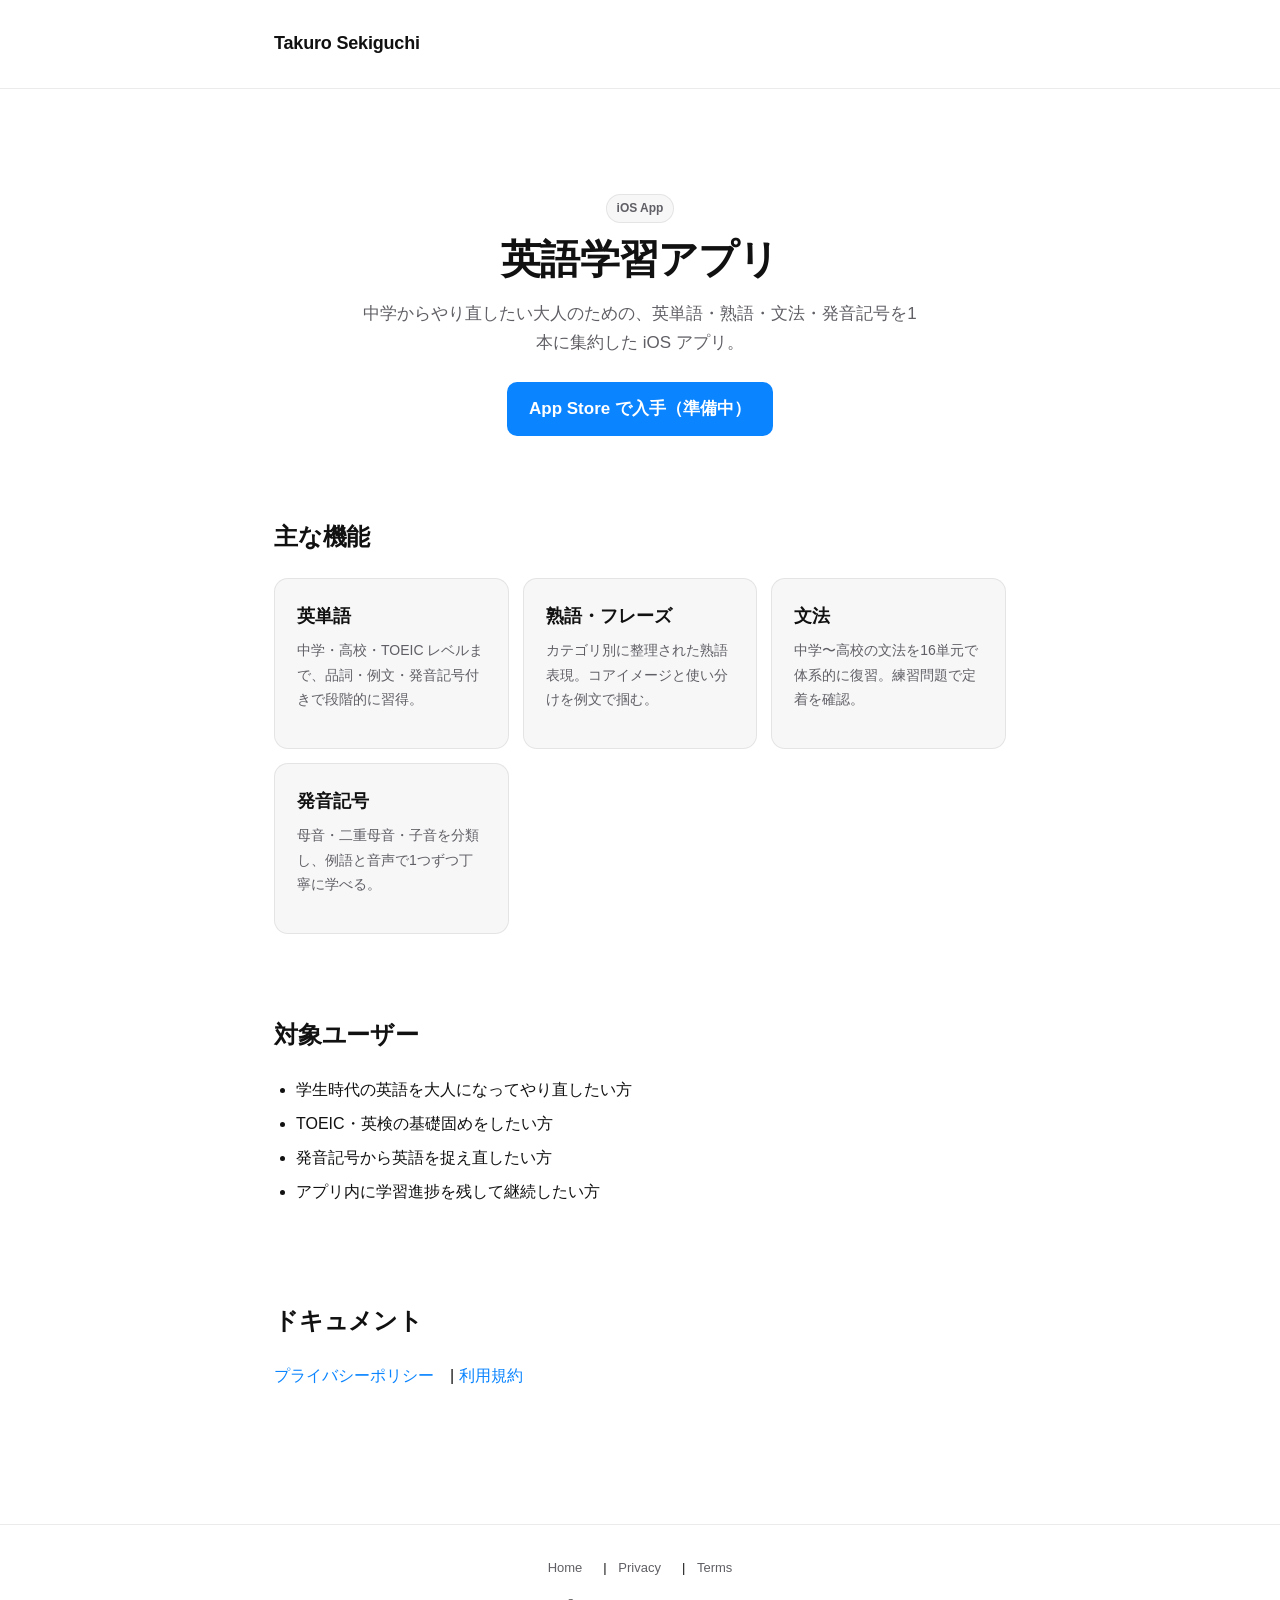
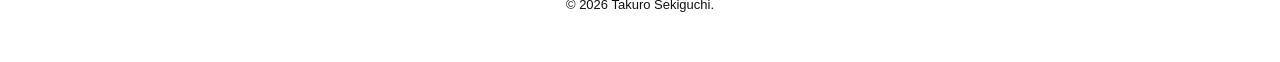
==== english-learning-app/index.html @ 17f3563f "Initial portfolio site with English Learning App LP Why: establish takuro-sekiguchi.com as a reusabl" ====
<!DOCTYPE html>
<html lang="ja">
<head>
<meta charset="UTF-8" />
<meta name="viewport" content="width=device-width, initial-scale=1" />
<title>英語学習アプリ — Takuro Sekiguchi</title>
<meta name="description" content="中学〜高校〜大人のやり直し学習まで、英単語・熟語・文法・発音記号を1本で学べる iOS 英語学習アプリ。" />
<link rel="stylesheet" href="/assets/css/style.css" />
</head>
<body>
<header class="site-header">
  <div class="container brand">
    <a href="/">Takuro Sekiguchi</a>
  </div>
</header>

<main class="container">
  <section class="hero">
    <span class="badge">iOS App</span>
    <h1 style="margin-top: 12px;">英語学習アプリ</h1>
    <p>中学からやり直したい大人のための、英単語・熟語・文法・発音記号を1本に集約した iOS アプリ。</p>
    <p style="margin-top: 24px;">
      <a href="#" class="button">App Store で入手（準備中）</a>
    </p>
  </section>

  <section>
    <h2>主な機能</h2>
    <div class="feature-grid">
      <div class="card">
        <h3>英単語</h3>
        <p class="caption">中学・高校・TOEIC レベルまで、品詞・例文・発音記号付きで段階的に習得。</p>
      </div>
      <div class="card">
        <h3>熟語・フレーズ</h3>
        <p class="caption">カテゴリ別に整理された熟語表現。コアイメージと使い分けを例文で掴む。</p>
      </div>
      <div class="card">
        <h3>文法</h3>
        <p class="caption">中学〜高校の文法を16単元で体系的に復習。練習問題で定着を確認。</p>
      </div>
      <div class="card">
        <h3>発音記号</h3>
        <p class="caption">母音・二重母音・子音を分類し、例語と音声で1つずつ丁寧に学べる。</p>
      </div>
    </div>
  </section>

  <section>
    <h2>対象ユーザー</h2>
    <ul>
      <li>学生時代の英語を大人になってやり直したい方</li>
      <li>TOEIC・英検の基礎固めをしたい方</li>
      <li>発音記号から英語を捉え直したい方</li>
      <li>アプリ内に学習進捗を残して継続したい方</li>
    </ul>
  </section>

  <section>
    <h2>ドキュメント</h2>
    <p>
      <a href="/english-learning-app/privacy.html">プライバシーポリシー</a>　|
      <a href="/english-learning-app/terms.html">利用規約</a>
    </p>
  </section>
</main>

<footer class="site-footer">
  <div class="container">
    <p>
      <a href="/">Home</a>　|
      <a href="/english-learning-app/privacy.html">Privacy</a>　|
      <a href="/english-learning-app/terms.html">Terms</a>
    </p>
    <p style="margin-top: 10px;">&copy; 2026 Takuro Sekiguchi.</p>
  </div>
</footer>
</body>
</html>
---- assets/css/style.css ----
:root {
  --bg: #ffffff;
  --surface: #f7f7f8;
  --text: #111111;
  --text-muted: #5f5f65;
  --accent: #0a84ff;
  --border: rgba(0, 0, 0, 0.08);
  --radius: 14px;
  --max-width: 780px;
}

@media (prefers-color-scheme: dark) {
  :root {
    --bg: #0a0a0a;
    --surface: #1a1a1b;
    --text: #f2f2f2;
    --text-muted: #9a9aa0;
    --accent: #0a84ff;
    --border: rgba(255, 255, 255, 0.1);
  }
}

* {
  box-sizing: border-box;
  margin: 0;
  padding: 0;
}

html {
  scroll-behavior: smooth;
  -webkit-text-size-adjust: 100%;
}

body {
  font-family: -apple-system, BlinkMacSystemFont, "Helvetica Neue", "Hiragino Sans",
    "Yu Gothic", "Segoe UI", sans-serif;
  background: var(--bg);
  color: var(--text);
  line-height: 1.75;
  font-size: 16px;
  -webkit-font-smoothing: antialiased;
}

a {
  color: var(--accent);
  text-decoration: none;
  transition: opacity 0.15s;
}

a:hover {
  opacity: 0.7;
}

.container {
  max-width: var(--max-width);
  margin: 0 auto;
  padding: 0 24px;
}

.site-header {
  padding: 28px 0;
  border-bottom: 1px solid var(--border);
  margin-bottom: 48px;
}

.site-header .brand {
  font-size: 18px;
  font-weight: 700;
  letter-spacing: -0.01em;
}

.site-header .brand a {
  color: var(--text);
}

.hero {
  text-align: center;
  padding: 56px 0 40px;
}

.hero h1 {
  font-size: 40px;
  font-weight: 800;
  letter-spacing: -0.02em;
  margin-bottom: 16px;
  line-height: 1.2;
}

.hero p {
  color: var(--text-muted);
  font-size: 17px;
  max-width: 560px;
  margin: 0 auto;
}

section {
  padding: 40px 0;
}

h2 {
  font-size: 24px;
  font-weight: 700;
  letter-spacing: -0.01em;
  margin-bottom: 20px;
}

h3 {
  font-size: 18px;
  font-weight: 700;
  margin-bottom: 8px;
}

p {
  margin-bottom: 14px;
  color: var(--text);
}

ul,
ol {
  padding-left: 22px;
  margin-bottom: 14px;
}

li {
  margin-bottom: 6px;
}

.card {
  background: var(--surface);
  border: 1px solid var(--border);
  border-radius: var(--radius);
  padding: 22px;
  margin-bottom: 16px;
}

.card h3 {
  margin-bottom: 6px;
}

.card .caption {
  color: var(--text-muted);
  font-size: 14px;
}

.badge {
  display: inline-block;
  padding: 3px 10px;
  border-radius: 999px;
  background: var(--surface);
  color: var(--text-muted);
  font-size: 12px;
  font-weight: 600;
  border: 1px solid var(--border);
}

.button {
  display: inline-block;
  padding: 12px 22px;
  background: var(--accent);
  color: #ffffff !important;
  border-radius: 10px;
  font-weight: 600;
  transition: opacity 0.15s, transform 0.15s;
}

.button:hover {
  opacity: 0.9;
  transform: translateY(-1px);
}

.feature-grid {
  display: grid;
  grid-template-columns: repeat(auto-fit, minmax(220px, 1fr));
  gap: 14px;
}

.feature-grid .card {
  margin-bottom: 0;
}

.site-footer {
  margin-top: 80px;
  padding: 32px 0;
  border-top: 1px solid var(--border);
  color: var(--text-muted);
  font-size: 13px;
  text-align: center;
}

.site-footer a {
  color: var(--text-muted);
  margin: 0 8px;
}

.doc-body {
  max-width: 680px;
}

.doc-body h2 {
  margin-top: 32px;
  font-size: 20px;
}

.doc-body p,
.doc-body li {
  font-size: 15px;
  color: var(--text);
}

.last-updated {
  color: var(--text-muted);
  font-size: 13px;
  margin-bottom: 28px;
}
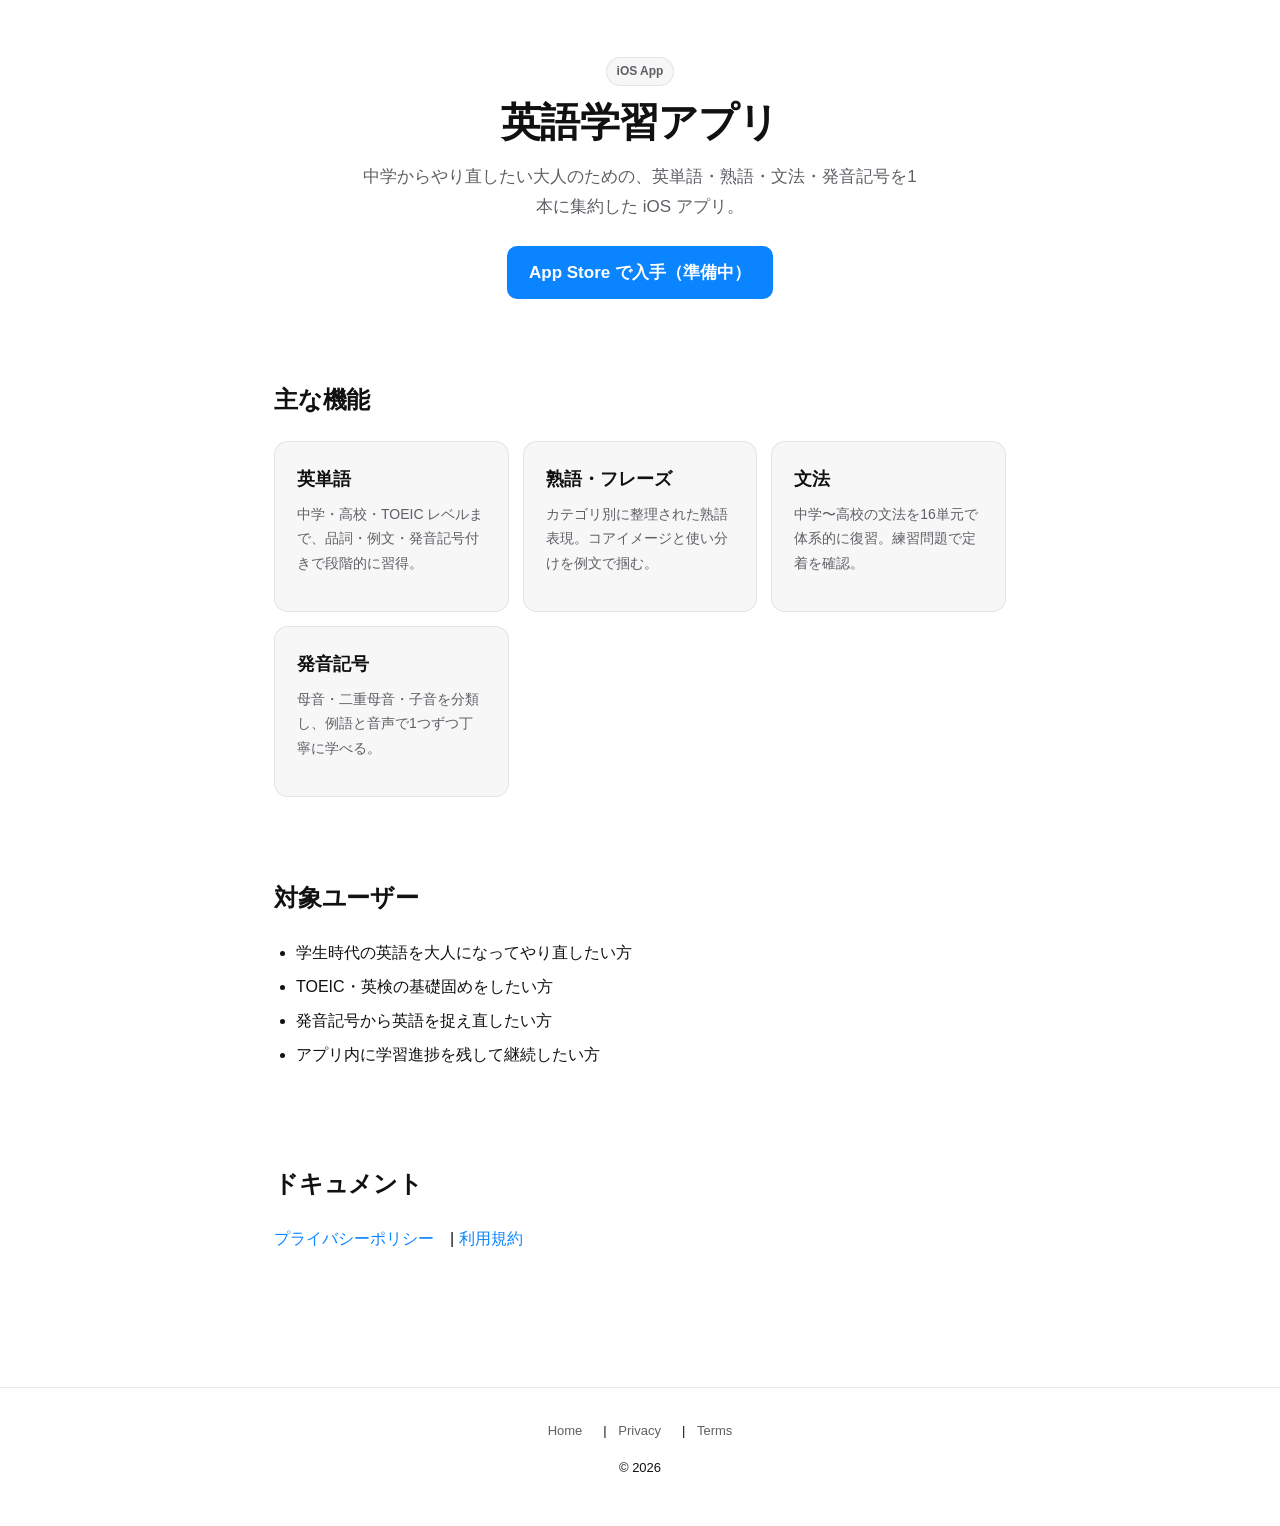
==== commit 877a22f5: "Anonymize LP by removing developer name and site header Why: keep the developer's legal name off the" ====
--- a/english-learning-app/index.html
+++ b/english-learning-app/index.html
@@ -3,17 +3,11 @@
 <head>
 <meta charset="UTF-8" />
 <meta name="viewport" content="width=device-width, initial-scale=1" />
-<title>英語学習アプリ — Takuro Sekiguchi</title>
+<title>英語学習アプリ</title>
 <meta name="description" content="中学〜高校〜大人のやり直し学習まで、英単語・熟語・文法・発音記号を1本で学べる iOS 英語学習アプリ。" />
 <link rel="stylesheet" href="/assets/css/style.css" />
 </head>
 <body>
-<header class="site-header">
-  <div class="container brand">
-    <a href="/">Takuro Sekiguchi</a>
-  </div>
-</header>
-
 <main class="container">
   <section class="hero">
     <span class="badge">iOS App</span>
@@ -72,7 +66,7 @@
       <a href="/english-learning-app/privacy.html">Privacy</a>　|
       <a href="/english-learning-app/terms.html">Terms</a>
     </p>
-    <p style="margin-top: 10px;">&copy; 2026 Takuro Sekiguchi.</p>
+    <p style="margin-top: 10px;">&copy; 2026</p>
   </div>
 </footer>
 </body>
--- a/assets/css/style.css
+++ b/assets/css/style.css
@@ -57,20 +57,8 @@
   padding: 0 24px;
 }
 
-.site-header {
-  padding: 28px 0;
-  border-bottom: 1px solid var(--border);
-  margin-bottom: 48px;
-}
-
-.site-header .brand {
-  font-size: 18px;
-  font-weight: 700;
-  letter-spacing: -0.01em;
-}
-
-.site-header .brand a {
-  color: var(--text);
+main {
+  padding-top: 40px;
 }
 
 .hero {
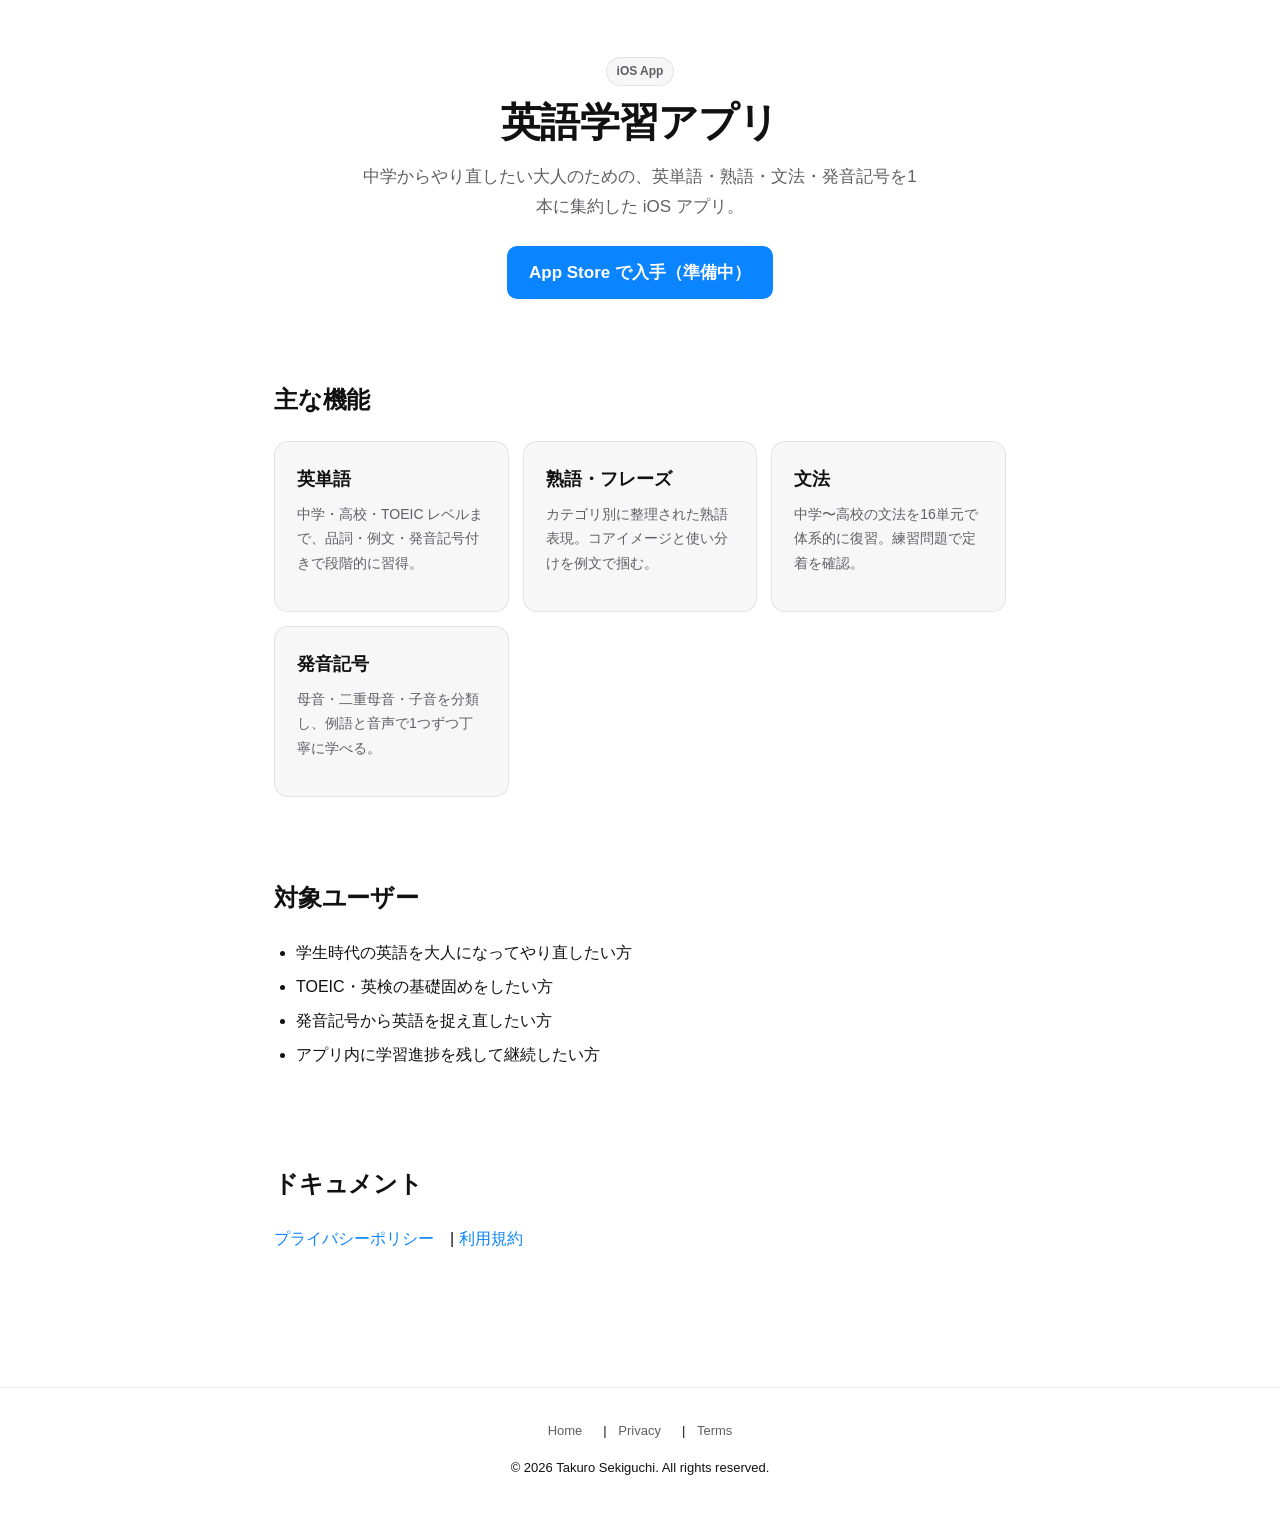
==== commit 724ba078: "Simplify portfolio hero and formalize footer attribution Co-Authored-By: Claude Opus 4.7 <noreply@an" ====
--- a/english-learning-app/index.html
+++ b/english-learning-app/index.html
@@ -66,7 +66,7 @@
       <a href="/english-learning-app/privacy.html">Privacy</a>　|
       <a href="/english-learning-app/terms.html">Terms</a>
     </p>
-    <p style="margin-top: 10px;">&copy; 2026</p>
+    <p style="margin-top: 10px;">&copy; 2026 Takuro Sekiguchi. All rights reserved.</p>
   </div>
 </footer>
 </body>
